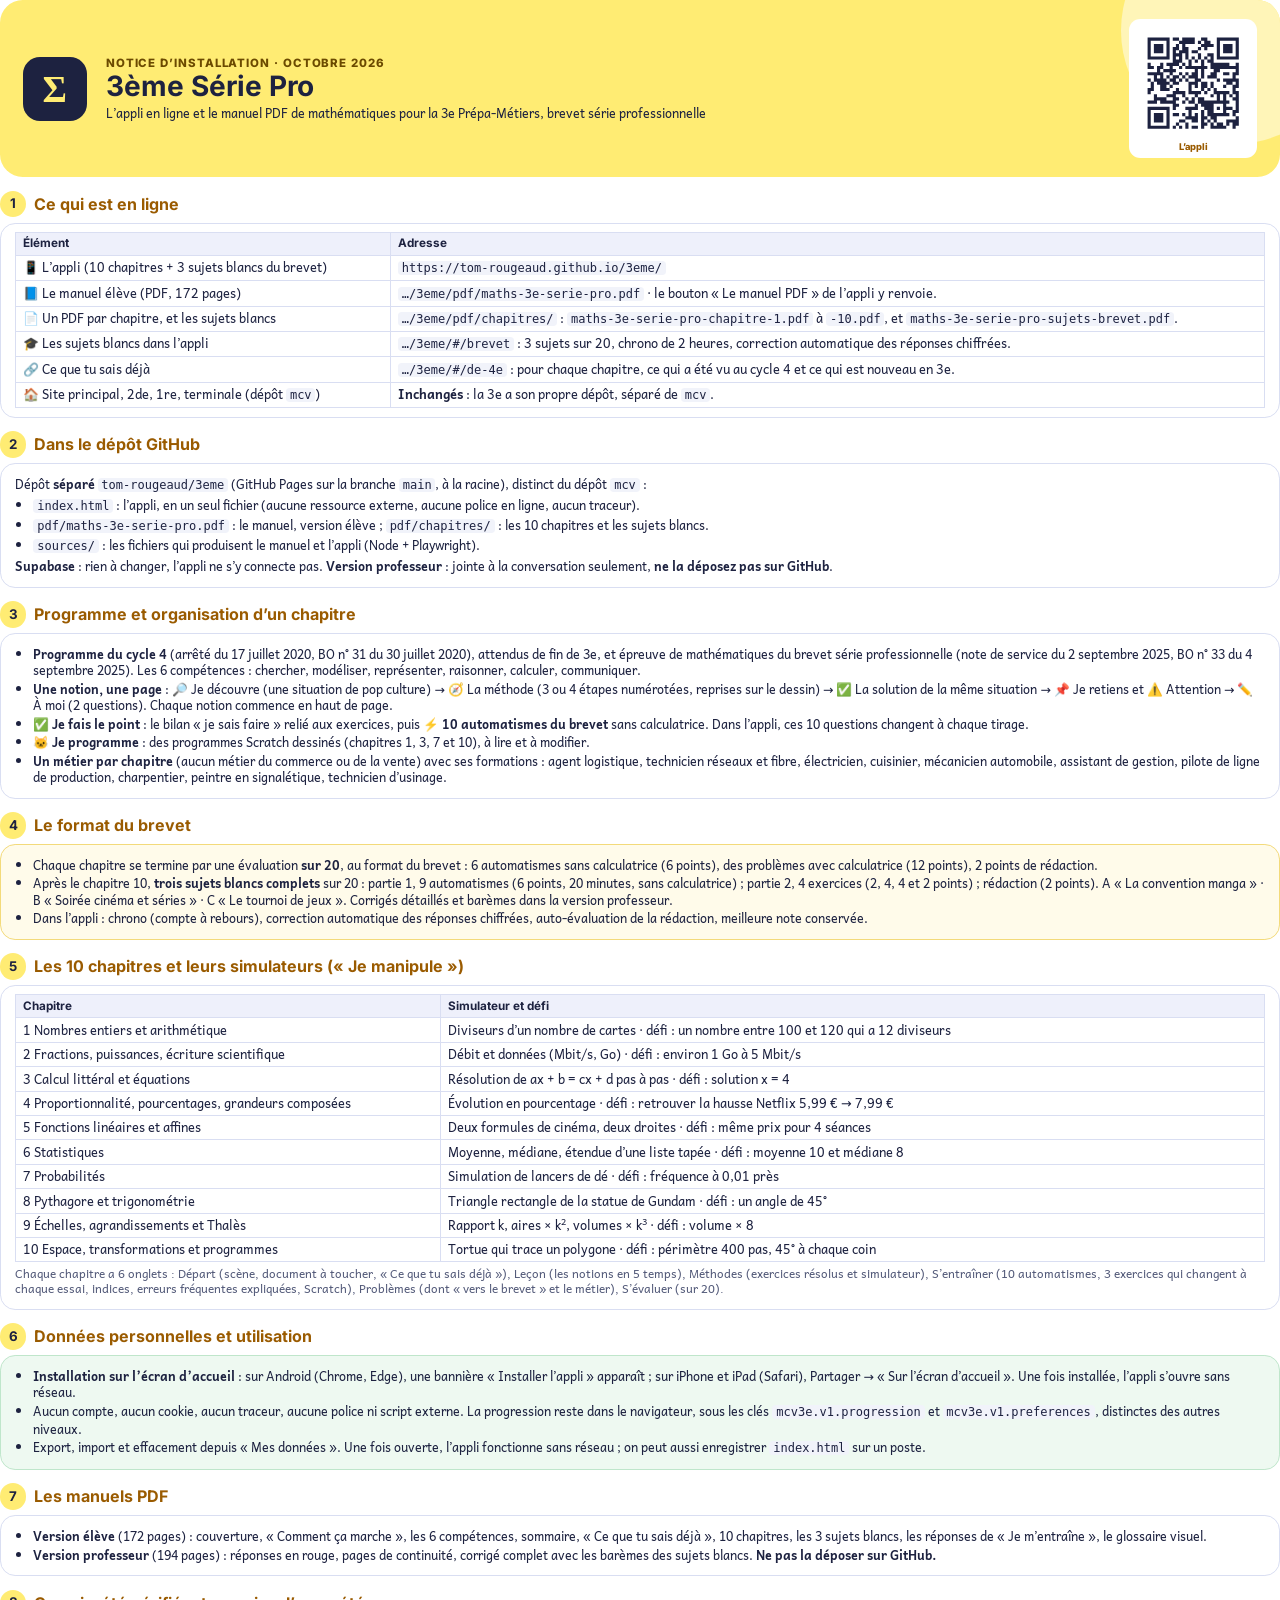
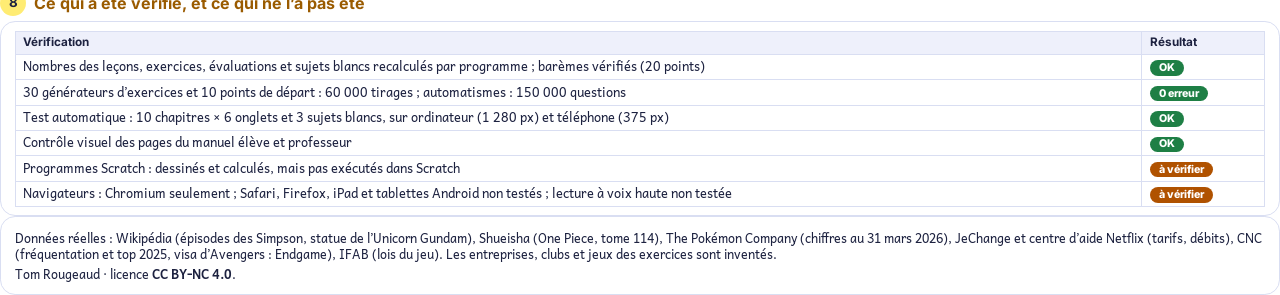
==== sources/notice/notice.html @ 1ca97d77 "Maths · 3e série pro : 10 calculs de mécanique par notion, évaluations renouvelées, téléchargement P" ====
<!doctype html><html lang="fr"><head><meta charset="utf-8"><title>Notice d’installation · 3ème Série Pro</title><style>/* Polices intégrées (aucun appel externe) : Andika (texte, SIL OFL) et Inter (titres, SIL OFL) — les mêmes que le livret PDF */
@font-face{font-family:'Andika';font-style:normal;font-weight:400;font-display:swap;src:url([data-uri]) format('woff2');unicode-range:U+0000-00FF,U+0131,U+0152-0153,U+02BB-02BC,U+02C6,U+02DA,U+02DC,U+0304,U+0308,U+0329,U+2000-206F,U+20AC,U+2122,U+2191,U+2193,U+2212,U+2215,U+FEFF,U+FFFD}
@font-face{font-family:'Andika';font-style:normal;font-weight:700;font-display:swap;src:url([data-uri]) format('woff2');unicode-range:U+0000-00FF,U+0131,U+0152-0153,U+02BB-02BC,U+02C6,U+02DA,U+02DC,U+0304,U+0308,U+0329,U+2000-206F,U+20AC,U+2122,U+2191,U+2193,U+2212,U+2215,U+FEFF,U+FFFD}
@font-face{font-family:'Andika';font-style:italic;font-weight:400;font-display:swap;src:url([data-uri]) format('woff2');unicode-range:U+0000-00FF,U+0131,U+0152-0153,U+02BB-02BC,U+02C6,U+02DA,U+02DC,U+0304,U+0308,U+0329,U+2000-206F,U+20AC,U+2122,U+2191,U+2193,U+2212,U+2215,U+FEFF,U+FFFD}
@font-face{font-family:'Inter';font-style:normal;font-weight:700;font-display:swap;src:url([data-uri]) format('woff2');unicode-range:U+0000-00FF,U+0131,U+0152-0153,U+02BB-02BC,U+02C6,U+02DA,U+02DC,U+0304,U+0308,U+0329,U+2000-206F,U+20AC,U+2122,U+2191,U+2193,U+2212,U+2215,U+FEFF,U+FFFD}
@font-face{font-family:'Inter';font-style:normal;font-weight:800;font-display:swap;src:url([data-uri]) format('woff2');unicode-range:U+0000-00FF,U+0131,U+0152-0153,U+02BB-02BC,U+02C6,U+02DA,U+02DC,U+0304,U+0308,U+0329,U+2000-206F,U+20AC,U+2122,U+2191,U+2193,U+2212,U+2215,U+FEFF,U+FFFD}

@page{size:A4;margin:13mm 14mm 14mm}
*{box-sizing:border-box}
body{font-family:'Andika','Noto Color Emoji','DejaVu Sans',sans-serif;font-size:9.4pt;line-height:1.3;color:#1D2240;margin:0;-webkit-print-color-adjust:exact;print-color-adjust:exact}
h1,h2,.k,.tag,th{font-family:'Inter','Noto Color Emoji','DejaVu Sans',sans-serif}
.hd{display:grid;grid-template-columns:auto 1fr 34mm;gap:5mm;align-items:center;background:#FFEC73;color:#1D2240;border-radius:6mm;padding:5mm 6mm;position:relative;overflow:hidden}
.hd::after{content:"";position:absolute;right:-18mm;top:-22mm;width:60mm;height:60mm;border-radius:50%;background:#FFF5B8}
.hd>*{position:relative;z-index:1}
.sig{display:grid;place-items:center;width:17mm;height:17mm;border-radius:4.5mm;background:#1D2240;color:#FFEC73;font:800 28pt 'Inter'}
.k{font-weight:800;font-size:8.6pt;letter-spacing:.08em;text-transform:uppercase;color:#6B4A00;margin:0}
h1{margin:.5mm 0 1mm;font-size:21pt;line-height:1.05}
.hd p{margin:0}
.qr{background:#fff;border-radius:3mm;padding:1.6mm;text-align:center;color:#9A5B00;font:800 7pt 'Inter'}.qr svg{width:100%;display:block}
h2{font-size:12pt;color:#9A5B00;margin:3.6mm 0 1.4mm;break-after:avoid;display:flex;align-items:center;gap:2mm}
h2 b{display:inline-grid;place-items:center;width:7mm;height:7mm;border-radius:50%;background:#FFEC73;color:#1D2240;font-size:10pt}
.box{border:1.6px solid #D9DEF2;border-radius:4mm;padding:2.2mm 3.6mm;background:#fff}tr,li{break-inside:avoid}
.box.y{background:#FFFBEA;border-color:#F3DA7A}.box.g{background:#EEF9F1;border-color:#BFE6CB}.box.r{background:#FDEEEC;border-color:#F3C3BD}
p{margin:1mm 0}ul{margin:1mm 0;padding-left:5mm}li{margin:.6mm 0}
code{font-family:'DejaVu Sans Mono',monospace;font-size:9pt;background:#F1F3FA;border-radius:1mm;padding:0 1mm}
.two{display:grid;grid-template-columns:1fr 1fr;gap:4mm}
table{width:100%;border-collapse:collapse;font-size:9.6pt}th,td{border:1px solid #D9DEF2;padding:.9mm 2mm;text-align:left;vertical-align:top}th{background:#EEF0FB;font-size:8.8pt}
.tag{display:inline-block;white-space:nowrap;font-weight:800;font-size:8pt;border-radius:99px;padding:.2mm 2.4mm;color:#fff;background:#1E7F45}.tag.no{background:#C2332A}.tag.mid{background:#B05200}
.small{font-size:8.8pt;color:#545B7A}
.pb{break-before:page}
</style></head><body>
<div cla<div class="hd"><span class="sig">Σ</span><div><p class="k">Notice d’installation · octobre 2026</p><h1>3ème Série Pro</h1><p>L’appli en ligne et le manuel PDF de mathématiques pour la 3e Prépa-Métiers, brevet série professionnelle</p></div><div class="qr"><svg viewBox="0 0 37 37" xmlns="http://www.w3.org/2000/svg" role="img" aria-label="QR code vers https://tom-rougeaud.github.io/3eme/"><rect width="37" height="37" fill="#fff"/><path d="M4 4h1v1h-1zM5 4h1v1h-1zM6 4h1v1h-1zM7 4h1v1h-1zM8 4h1v1h-1zM9 4h1v1h-1zM10 4h1v1h-1zM12 4h1v1h-1zM13 4h1v1h-1zM15 4h1v1h-1zM16 4h1v1h-1zM17 4h1v1h-1zM18 4h1v1h-1zM21 4h1v1h-1zM22 4h1v1h-1zM26 4h1v1h-1zM27 4h1v1h-1zM28 4h1v1h-1zM29 4h1v1h-1zM30 4h1v1h-1zM31 4h1v1h-1zM32 4h1v1h-1zM4 5h1v1h-1zM10 5h1v1h-1zM14 5h1v1h-1zM15 5h1v1h-1zM16 5h1v1h-1zM17 5h1v1h-1zM18 5h1v1h-1zM20 5h1v1h-1zM22 5h1v1h-1zM23 5h1v1h-1zM26 5h1v1h-1zM32 5h1v1h-1zM4 6h1v1h-1zM6 6h1v1h-1zM7 6h1v1h-1zM8 6h1v1h-1zM10 6h1v1h-1zM13 6h1v1h-1zM15 6h1v1h-1zM21 6h1v1h-1zM22 6h1v1h-1zM23 6h1v1h-1zM24 6h1v1h-1zM26 6h1v1h-1zM28 6h1v1h-1zM29 6h1v1h-1zM30 6h1v1h-1zM32 6h1v1h-1zM4 7h1v1h-1zM6 7h1v1h-1zM7 7h1v1h-1zM8 7h1v1h-1zM10 7h1v1h-1zM12 7h1v1h-1zM13 7h1v1h-1zM15 7h1v1h-1zM16 7h1v1h-1zM20 7h1v1h-1zM22 7h1v1h-1zM26 7h1v1h-1zM28 7h1v1h-1zM29 7h1v1h-1zM30 7h1v1h-1zM32 7h1v1h-1zM4 8h1v1h-1zM6 8h1v1h-1zM7 8h1v1h-1zM8 8h1v1h-1zM10 8h1v1h-1zM12 8h1v1h-1zM14 8h1v1h-1zM15 8h1v1h-1zM16 8h1v1h-1zM18 8h1v1h-1zM19 8h1v1h-1zM26 8h1v1h-1zM28 8h1v1h-1zM29 8h1v1h-1zM30 8h1v1h-1zM32 8h1v1h-1zM4 9h1v1h-1zM10 9h1v1h-1zM12 9h1v1h-1zM13 9h1v1h-1zM14 9h1v1h-1zM16 9h1v1h-1zM20 9h1v1h-1zM23 9h1v1h-1zM24 9h1v1h-1zM26 9h1v1h-1zM32 9h1v1h-1zM4 10h1v1h-1zM5 10h1v1h-1zM6 10h1v1h-1zM7 10h1v1h-1zM8 10h1v1h-1zM9 10h1v1h-1zM10 10h1v1h-1zM12 10h1v1h-1zM14 10h1v1h-1zM16 10h1v1h-1zM18 10h1v1h-1zM20 10h1v1h-1zM22 10h1v1h-1zM24 10h1v1h-1zM26 10h1v1h-1zM27 10h1v1h-1zM28 10h1v1h-1zM29 10h1v1h-1zM30 10h1v1h-1zM31 10h1v1h-1zM32 10h1v1h-1zM12 11h1v1h-1zM13 11h1v1h-1zM14 11h1v1h-1zM17 11h1v1h-1zM19 11h1v1h-1zM21 11h1v1h-1zM23 11h1v1h-1zM24 11h1v1h-1zM4 12h1v1h-1zM8 12h1v1h-1zM10 12h1v1h-1zM11 12h1v1h-1zM12 12h1v1h-1zM13 12h1v1h-1zM15 12h1v1h-1zM17 12h1v1h-1zM21 12h1v1h-1zM24 12h1v1h-1zM25 12h1v1h-1zM26 12h1v1h-1zM27 12h1v1h-1zM28 12h1v1h-1zM29 12h1v1h-1zM32 12h1v1h-1zM4 13h1v1h-1zM5 13h1v1h-1zM7 13h1v1h-1zM8 13h1v1h-1zM11 13h1v1h-1zM14 13h1v1h-1zM16 13h1v1h-1zM17 13h1v1h-1zM18 13h1v1h-1zM19 13h1v1h-1zM20 13h1v1h-1zM21 13h1v1h-1zM22 13h1v1h-1zM24 13h1v1h-1zM25 13h1v1h-1zM26 13h1v1h-1zM27 13h1v1h-1zM28 13h1v1h-1zM29 13h1v1h-1zM30 13h1v1h-1zM31 13h1v1h-1zM32 13h1v1h-1zM7 14h1v1h-1zM9 14h1v1h-1zM10 14h1v1h-1zM11 14h1v1h-1zM12 14h1v1h-1zM19 14h1v1h-1zM21 14h1v1h-1zM25 14h1v1h-1zM26 14h1v1h-1zM32 14h1v1h-1zM4 15h1v1h-1zM5 15h1v1h-1zM6 15h1v1h-1zM7 15h1v1h-1zM8 15h1v1h-1zM11 15h1v1h-1zM14 15h1v1h-1zM16 15h1v1h-1zM18 15h1v1h-1zM19 15h1v1h-1zM21 15h1v1h-1zM24 15h1v1h-1zM25 15h1v1h-1zM28 15h1v1h-1zM29 15h1v1h-1zM31 15h1v1h-1zM32 15h1v1h-1zM6 16h1v1h-1zM8 16h1v1h-1zM10 16h1v1h-1zM12 16h1v1h-1zM13 16h1v1h-1zM15 16h1v1h-1zM17 16h1v1h-1zM18 16h1v1h-1zM19 16h1v1h-1zM21 16h1v1h-1zM23 16h1v1h-1zM24 16h1v1h-1zM25 16h1v1h-1zM31 16h1v1h-1zM4 17h1v1h-1zM6 17h1v1h-1zM7 17h1v1h-1zM8 17h1v1h-1zM9 17h1v1h-1zM11 17h1v1h-1zM12 17h1v1h-1zM14 17h1v1h-1zM16 17h1v1h-1zM19 17h1v1h-1zM20 17h1v1h-1zM26 17h1v1h-1zM28 17h1v1h-1zM29 17h1v1h-1zM30 17h1v1h-1zM31 17h1v1h-1zM32 17h1v1h-1zM5 18h1v1h-1zM7 18h1v1h-1zM8 18h1v1h-1zM9 18h1v1h-1zM10 18h1v1h-1zM12 18h1v1h-1zM13 18h1v1h-1zM17 18h1v1h-1zM18 18h1v1h-1zM19 18h1v1h-1zM21 18h1v1h-1zM22 18h1v1h-1zM24 18h1v1h-1zM29 18h1v1h-1zM30 18h1v1h-1zM32 18h1v1h-1zM5 19h1v1h-1zM8 19h1v1h-1zM9 19h1v1h-1zM11 19h1v1h-1zM17 19h1v1h-1zM19 19h1v1h-1zM21 19h1v1h-1zM22 19h1v1h-1zM24 19h1v1h-1zM28 19h1v1h-1zM31 19h1v1h-1zM32 19h1v1h-1zM4 20h1v1h-1zM5 20h1v1h-1zM8 20h1v1h-1zM9 20h1v1h-1zM10 20h1v1h-1zM13 20h1v1h-1zM17 20h1v1h-1zM21 20h1v1h-1zM23 20h1v1h-1zM25 20h1v1h-1zM31 20h1v1h-1zM4 21h1v1h-1zM12 21h1v1h-1zM13 21h1v1h-1zM14 21h1v1h-1zM15 21h1v1h-1zM17 21h1v1h-1zM18 21h1v1h-1zM19 21h1v1h-1zM20 21h1v1h-1zM22 21h1v1h-1zM25 21h1v1h-1zM26 21h1v1h-1zM27 21h1v1h-1zM28 21h1v1h-1zM29 21h1v1h-1zM31 21h1v1h-1zM32 21h1v1h-1zM6 22h1v1h-1zM10 22h1v1h-1zM11 22h1v1h-1zM12 22h1v1h-1zM15 22h1v1h-1zM19 22h1v1h-1zM24 22h1v1h-1zM26 22h1v1h-1zM28 22h1v1h-1zM30 22h1v1h-1zM32 22h1v1h-1zM6 23h1v1h-1zM7 23h1v1h-1zM8 23h1v1h-1zM9 23h1v1h-1zM12 23h1v1h-1zM13 23h1v1h-1zM16 23h1v1h-1zM18 23h1v1h-1zM20 23h1v1h-1zM21 23h1v1h-1zM26 23h1v1h-1zM28 23h1v1h-1zM31 23h1v1h-1zM32 23h1v1h-1zM4 24h1v1h-1zM5 24h1v1h-1zM6 24h1v1h-1zM8 24h1v1h-1zM9 24h1v1h-1zM10 24h1v1h-1zM11 24h1v1h-1zM12 24h1v1h-1zM15 24h1v1h-1zM17 24h1v1h-1zM18 24h1v1h-1zM20 24h1v1h-1zM21 24h1v1h-1zM22 24h1v1h-1zM23 24h1v1h-1zM24 24h1v1h-1zM25 24h1v1h-1zM26 24h1v1h-1zM27 24h1v1h-1zM28 24h1v1h-1zM29 24h1v1h-1zM32 24h1v1h-1zM12 25h1v1h-1zM13 25h1v1h-1zM19 25h1v1h-1zM21 25h1v1h-1zM22 25h1v1h-1zM23 25h1v1h-1zM24 25h1v1h-1zM28 25h1v1h-1zM32 25h1v1h-1zM4 26h1v1h-1zM5 26h1v1h-1zM6 26h1v1h-1zM7 26h1v1h-1zM8 26h1v1h-1zM9 26h1v1h-1zM10 26h1v1h-1zM12 26h1v1h-1zM16 26h1v1h-1zM17 26h1v1h-1zM18 26h1v1h-1zM19 26h1v1h-1zM22 26h1v1h-1zM23 26h1v1h-1zM24 26h1v1h-1zM26 26h1v1h-1zM28 26h1v1h-1zM29 26h1v1h-1zM30 26h1v1h-1zM32 26h1v1h-1zM4 27h1v1h-1zM10 27h1v1h-1zM17 27h1v1h-1zM21 27h1v1h-1zM23 27h1v1h-1zM24 27h1v1h-1zM28 27h1v1h-1zM31 27h1v1h-1zM32 27h1v1h-1zM4 28h1v1h-1zM6 28h1v1h-1zM7 28h1v1h-1zM8 28h1v1h-1zM10 28h1v1h-1zM12 28h1v1h-1zM13 28h1v1h-1zM15 28h1v1h-1zM17 28h1v1h-1zM19 28h1v1h-1zM21 28h1v1h-1zM23 28h1v1h-1zM24 28h1v1h-1zM25 28h1v1h-1zM26 28h1v1h-1zM27 28h1v1h-1zM28 28h1v1h-1zM29 28h1v1h-1zM31 28h1v1h-1zM4 29h1v1h-1zM6 29h1v1h-1zM7 29h1v1h-1zM8 29h1v1h-1zM10 29h1v1h-1zM16 29h1v1h-1zM17 29h1v1h-1zM18 29h1v1h-1zM19 29h1v1h-1zM21 29h1v1h-1zM22 29h1v1h-1zM24 29h1v1h-1zM25 29h1v1h-1zM32 29h1v1h-1zM4 30h1v1h-1zM6 30h1v1h-1zM7 30h1v1h-1zM8 30h1v1h-1zM10 30h1v1h-1zM14 30h1v1h-1zM15 30h1v1h-1zM18 30h1v1h-1zM19 30h1v1h-1zM21 30h1v1h-1zM23 30h1v1h-1zM25 30h1v1h-1zM29 30h1v1h-1zM30 30h1v1h-1zM31 30h1v1h-1zM32 30h1v1h-1zM4 31h1v1h-1zM10 31h1v1h-1zM13 31h1v1h-1zM16 31h1v1h-1zM21 31h1v1h-1zM22 31h1v1h-1zM24 31h1v1h-1zM26 31h1v1h-1zM27 31h1v1h-1zM29 31h1v1h-1zM31 31h1v1h-1zM32 31h1v1h-1zM4 32h1v1h-1zM5 32h1v1h-1zM6 32h1v1h-1zM7 32h1v1h-1zM8 32h1v1h-1zM9 32h1v1h-1zM10 32h1v1h-1zM12 32h1v1h-1zM14 32h1v1h-1zM16 32h1v1h-1zM18 32h1v1h-1zM19 32h1v1h-1zM21 32h1v1h-1zM24 32h1v1h-1zM25 32h1v1h-1zM26 32h1v1h-1zM27 32h1v1h-1zM28 32h1v1h-1zM31 32h1v1h-1z" fill="#1D2240"/></svg>L’appli</div></div>

<h2><b>1</b>Ce qui est en ligne</h2>
<div class="box"><table><tr><th style="width:30%">Élément</th><th>Adresse</th></tr>
<tr><td>📱 L’appli (10 chapitres + 3 sujets blancs du brevet)</td><td><code>https://tom-rougeaud.github.io/3eme/</code></td></tr>
<tr><td>📘 Le manuel élève (PDF, 172 pages)</td><td><code>…/3eme/pdf/maths-3e-serie-pro.pdf</code> · le bouton « Le manuel PDF » de l’appli y renvoie.</td></tr>
<tr><td>📄 Un PDF par chapitre, et les sujets blancs</td><td><code>…/3eme/pdf/chapitres/</code> : <code>maths-3e-serie-pro-chapitre-1.pdf</code> à <code>-10.pdf</code>, et <code>maths-3e-serie-pro-sujets-brevet.pdf</code>.</td></tr>
<tr><td>🎓 Les sujets blancs dans l’appli</td><td><code>…/3eme/#/brevet</code> : 3 sujets sur 20, chrono de 2 heures, correction automatique des réponses chiffrées.</td></tr>
<tr><td>🔗 Ce que tu sais déjà</td><td><code>…/3eme/#/de-4e</code> : pour chaque chapitre, ce qui a été vu au cycle 4 et ce qui est nouveau en 3e.</td></tr>
<tr><td>🏠 Site principal, 2de, 1re, terminale (dépôt <code>mcv</code>)</td><td><b>Inchangés</b> : la 3e a son propre dépôt, séparé de <code>mcv</code>.</td></tr></table></div>

<h2><b>2</b>Dans le dépôt GitHub</h2>
<div class="box"><p>Dépôt <b>séparé</b> <code>tom-rougeaud/3eme</code> (GitHub Pages sur la branche <code>main</code>, à la racine), distinct du dépôt <code>mcv</code> :</p>
<ul><li><code>index.html</code> : l’appli, en un seul fichier (aucune ressource externe, aucune police en ligne, aucun traceur).</li>
<li><code>pdf/maths-3e-serie-pro.pdf</code> : le manuel, version élève ; <code>pdf/chapitres/</code> : les 10 chapitres et les sujets blancs.</li>
<li><code>sources/</code> : les fichiers qui produisent le manuel et l’appli (Node + Playwright).</li></ul>
<p><b>Supabase</b> : rien à changer, l’appli ne s’y connecte pas. <b>Version professeur</b> : jointe à la conversation seulement, <b>ne la déposez pas sur GitHub</b>.</p></div>

<h2><b>3</b>Programme et organisation d’un chapitre</h2>
<div class="box"><ul>
<li><b>Programme du cycle 4</b> (arrêté du 17 juillet 2020, BO n° 31 du 30 juillet 2020), attendus de fin de 3e, et épreuve de mathématiques du brevet série professionnelle (note de service du 2 septembre 2025, BO n° 33 du 4 septembre 2025). Les 6 compétences : chercher, modéliser, représenter, raisonner, calculer, communiquer.</li>
<li><b>Une notion, une page</b> : 🔎 Je découvre (une situation de pop culture) → 🧭 La méthode (3 ou 4 étapes numérotées, reprises sur le dessin) → ✅ La solution de la même situation → 📌 Je retiens et ⚠️ Attention → ✏️ À moi (2 questions). Chaque notion commence en haut de page.</li>
<li><b>✅ Je fais le point</b> : le bilan « je sais faire » relié aux exercices, puis <b>⚡ 10 automatismes du brevet</b> sans calculatrice. Dans l’appli, ces 10 questions changent à chaque tirage.</li>
<li><b>🐱 Je programme</b> : des programmes Scratch dessinés (chapitres 1, 3, 7 et 10), à lire et à modifier.</li>
<li><b>Un métier par chapitre</b> (aucun métier du commerce ou de la vente) avec ses formations : agent logistique, technicien réseaux et fibre, électricien, cuisinier, mécanicien automobile, assistant de gestion, pilote de ligne de production, charpentier, peintre en signalétique, technicien d’usinage.</li></ul></div>

<h2><b>4</b>Le format du brevet</h2>
<div class="box y"><ul><li>Chaque chapitre se termine par une évaluation <b>sur 20</b>, au format du brevet : 6 automatismes sans calculatrice (6 points), des problèmes avec calculatrice (12 points), 2 points de rédaction.</li>
<li>Après le chapitre 10, <b>trois sujets blancs complets</b> sur 20 : partie 1, 9 automatismes (6 points, 20 minutes, sans calculatrice) ; partie 2, 4 exercices (2, 4, 4 et 2 points) ; rédaction (2 points). A « La convention manga » · B « Soirée cinéma et séries » · C « Le tournoi de jeux ». Corrigés détaillés et barèmes dans la version professeur.</li>
<li>Dans l’appli : chrono (compte à rebours), correction automatique des réponses chiffrées, auto-évaluation de la rédaction, meilleure note conservée.</li></ul></div>

<h2><b>5</b>Les 10 chapitres et leurs simulateurs (« Je manipule »)</h2>
<div class="box"><table><tr><th style="width:34%">Chapitre</th><th>Simulateur et défi</th></tr>
<tr><td>1 Nombres entiers et arithmétique</td><td>Diviseurs d’un nombre de cartes · défi : un nombre entre 100 et 120 qui a 12 diviseurs</td></tr>
<tr><td>2 Fractions, puissances, écriture scientifique</td><td>Débit et données (Mbit/s, Go) · défi : environ 1 Go à 5 Mbit/s</td></tr>
<tr><td>3 Calcul littéral et équations</td><td>Résolution de ax + b = cx + d pas à pas · défi : solution x = 4</td></tr>
<tr><td>4 Proportionnalité, pourcentages, grandeurs composées</td><td>Évolution en pourcentage · défi : retrouver la hausse Netflix 5,99 € → 7,99 €</td></tr>
<tr><td>5 Fonctions linéaires et affines</td><td>Deux formules de cinéma, deux droites · défi : même prix pour 4 séances</td></tr>
<tr><td>6 Statistiques</td><td>Moyenne, médiane, étendue d’une liste tapée · défi : moyenne 10 et médiane 8</td></tr>
<tr><td>7 Probabilités</td><td>Simulation de lancers de dé · défi : fréquence à 0,01 près</td></tr>
<tr><td>8 Pythagore et trigonométrie</td><td>Triangle rectangle de la statue de Gundam · défi : un angle de 45°</td></tr>
<tr><td>9 Échelles, agrandissements et Thalès</td><td>Rapport k, aires × k², volumes × k³ · défi : volume × 8</td></tr>
<tr><td>10 Espace, transformations et programmes</td><td>Tortue qui trace un polygone · défi : périmètre 400 pas, 45° à chaque coin</td></tr></table>
<p class="small">Chaque chapitre a 6 onglets : Départ (scène, document à toucher, « Ce que tu sais déjà »), Leçon (les notions en 5 temps), Méthodes (exercices résolus et simulateur), S’entraîner (10 automatismes, 3 exercices qui changent à chaque essai, indices, erreurs fréquentes expliquées, Scratch), Problèmes (dont « vers le brevet » et le métier), S’évaluer (sur 20).</p></div>

<h2><b>6</b>Données personnelles et utilisation</h2>
<div class="box g"><ul><li><b>Installation sur l’écran d’accueil</b> : sur Android (Chrome, Edge), une bannière « Installer l’appli » apparaît ; sur iPhone et iPad (Safari), Partager → « Sur l’écran d’accueil ». Une fois installée, l’appli s’ouvre sans réseau.</li><li>Aucun compte, aucun cookie, aucun traceur, aucune police ni script externe. La progression reste dans le navigateur, sous les clés <code>mcv3e.v1.progression</code> et <code>mcv3e.v1.preferences</code>, distinctes des autres niveaux.</li><li>Export, import et effacement depuis « Mes données ». Une fois ouverte, l’appli fonctionne sans réseau ; on peut aussi enregistrer <code>index.html</code> sur un poste.</li></ul></div>

<h2><b>7</b>Les manuels PDF</h2>
<div class="box"><ul><li><b>Version élève</b> (172 pages) : couverture, « Comment ça marche », les 6 compétences, sommaire, « Ce que tu sais déjà », 10 chapitres, les 3 sujets blancs, les réponses de « Je m’entraîne », le glossaire visuel.</li>
<li><b>Version professeur</b> (194 pages) : réponses en rouge, pages de continuité, corrigé complet avec les barèmes des sujets blancs. <b>Ne pas la déposer sur GitHub.</b></li></ul></div>

<h2><b>8</b>Ce qui a été vérifié, et ce qui ne l’a pas été</h2>
<div class="box"><table><tr><th>Vérification</th><th>Résultat</th></tr>
<tr><td>Nombres des leçons, exercices, évaluations et sujets blancs recalculés par programme ; barèmes vérifiés (20 points)</td><td><span class="tag">OK</span></td></tr>
<tr><td>30 générateurs d’exercices et 10 points de départ : 60 000 tirages ; automatismes : 150 000 questions</td><td><span class="tag">0 erreur</span></td></tr>
<tr><td>Test automatique : 10 chapitres × 6 onglets et 3 sujets blancs, sur ordinateur (1 280 px) et téléphone (375 px)</td><td><span class="tag">OK</span></td></tr>
<tr><td>Contrôle visuel des pages du manuel élève et professeur</td><td><span class="tag">OK</span></td></tr>
<tr><td>Programmes Scratch : dessinés et calculés, mais pas exécutés dans Scratch</td><td><span class="tag mid">à vérifier</span></td></tr>
<tr><td>Navigateurs : Chromium seulement ; Safari, Firefox, iPad et tablettes Android non testés ; lecture à voix haute non testée</td><td><span class="tag mid">à vérifier</span></td></tr></table></div>

<div class="box"><p>Données réelles : Wikipédia (épisodes des Simpson, statue de l’Unicorn Gundam), Shueisha (One Piece, tome 114), The Pokémon Company (chiffres au 31 mars 2026), JeChange et centre d’aide Netflix (tarifs, débits), CNC (fréquentation et top 2025, visa d’Avengers : Endgame), IFAB (lois du jeu). Les entreprises, clubs et jeux des exercices sont inventés.</p>
<p>Tom Rougeaud · licence <b>CC BY-NC 4.0</b>.</p></div>
</body></html>
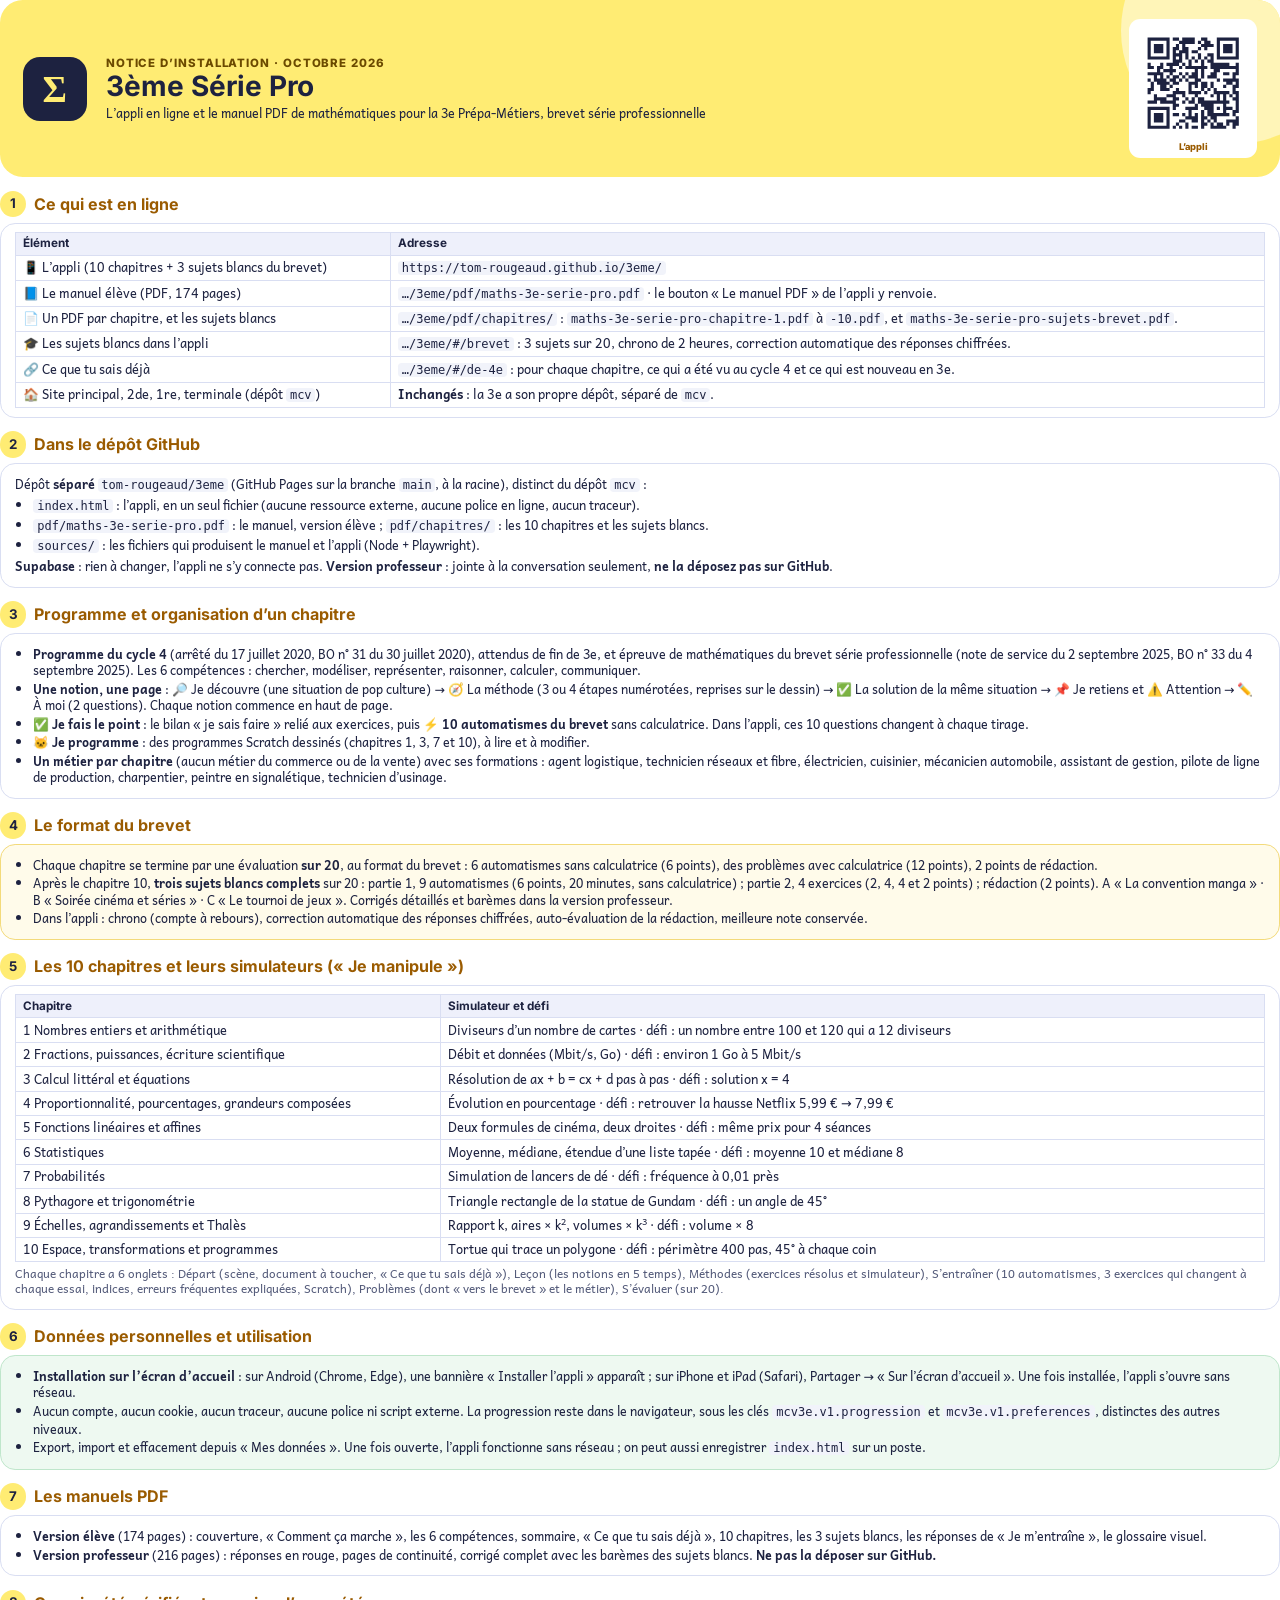
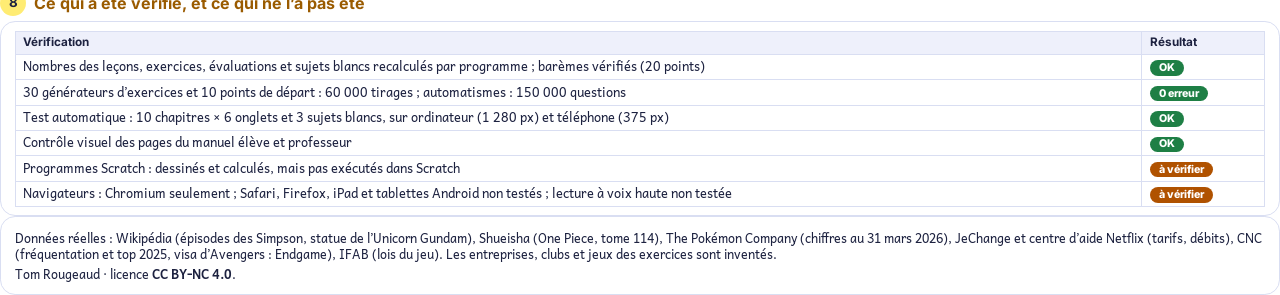
==== commit e69cad9e: "Notice d’installation : nombres de pages à jour (élève 174, professeur 216) Co-Authored-By: Claude S" ====
--- a/sources/notice/notice.html
+++ b/sources/notice/notice.html
@@ -34,7 +34,7 @@
 <h2><b>1</b>Ce qui est en ligne</h2>
 <div class="box"><table><tr><th style="width:30%">Élément</th><th>Adresse</th></tr>
 <tr><td>📱 L’appli (10 chapitres + 3 sujets blancs du brevet)</td><td><code>https://tom-rougeaud.github.io/3eme/</code></td></tr>
-<tr><td>📘 Le manuel élève (PDF, 172 pages)</td><td><code>…/3eme/pdf/maths-3e-serie-pro.pdf</code> · le bouton « Le manuel PDF » de l’appli y renvoie.</td></tr>
+<tr><td>📘 Le manuel élève (PDF, 174 pages)</td><td><code>…/3eme/pdf/maths-3e-serie-pro.pdf</code> · le bouton « Le manuel PDF » de l’appli y renvoie.</td></tr>
 <tr><td>📄 Un PDF par chapitre, et les sujets blancs</td><td><code>…/3eme/pdf/chapitres/</code> : <code>maths-3e-serie-pro-chapitre-1.pdf</code> à <code>-10.pdf</code>, et <code>maths-3e-serie-pro-sujets-brevet.pdf</code>.</td></tr>
 <tr><td>🎓 Les sujets blancs dans l’appli</td><td><code>…/3eme/#/brevet</code> : 3 sujets sur 20, chrono de 2 heures, correction automatique des réponses chiffrées.</td></tr>
 <tr><td>🔗 Ce que tu sais déjà</td><td><code>…/3eme/#/de-4e</code> : pour chaque chapitre, ce qui a été vu au cycle 4 et ce qui est nouveau en 3e.</td></tr>
@@ -78,8 +78,8 @@
 <div class="box g"><ul><li><b>Installation sur l’écran d’accueil</b> : sur Android (Chrome, Edge), une bannière « Installer l’appli » apparaît ; sur iPhone et iPad (Safari), Partager → « Sur l’écran d’accueil ». Une fois installée, l’appli s’ouvre sans réseau.</li><li>Aucun compte, aucun cookie, aucun traceur, aucune police ni script externe. La progression reste dans le navigateur, sous les clés <code>mcv3e.v1.progression</code> et <code>mcv3e.v1.preferences</code>, distinctes des autres niveaux.</li><li>Export, import et effacement depuis « Mes données ». Une fois ouverte, l’appli fonctionne sans réseau ; on peut aussi enregistrer <code>index.html</code> sur un poste.</li></ul></div>
 
 <h2><b>7</b>Les manuels PDF</h2>
-<div class="box"><ul><li><b>Version élève</b> (172 pages) : couverture, « Comment ça marche », les 6 compétences, sommaire, « Ce que tu sais déjà », 10 chapitres, les 3 sujets blancs, les réponses de « Je m’entraîne », le glossaire visuel.</li>
-<li><b>Version professeur</b> (194 pages) : réponses en rouge, pages de continuité, corrigé complet avec les barèmes des sujets blancs. <b>Ne pas la déposer sur GitHub.</b></li></ul></div>
+<div class="box"><ul><li><b>Version élève</b> (174 pages) : couverture, « Comment ça marche », les 6 compétences, sommaire, « Ce que tu sais déjà », 10 chapitres, les 3 sujets blancs, les réponses de « Je m’entraîne », le glossaire visuel.</li>
+<li><b>Version professeur</b> (216 pages) : réponses en rouge, pages de continuité, corrigé complet avec les barèmes des sujets blancs. <b>Ne pas la déposer sur GitHub.</b></li></ul></div>
 
 <h2><b>8</b>Ce qui a été vérifié, et ce qui ne l’a pas été</h2>
 <div class="box"><table><tr><th>Vérification</th><th>Résultat</th></tr>
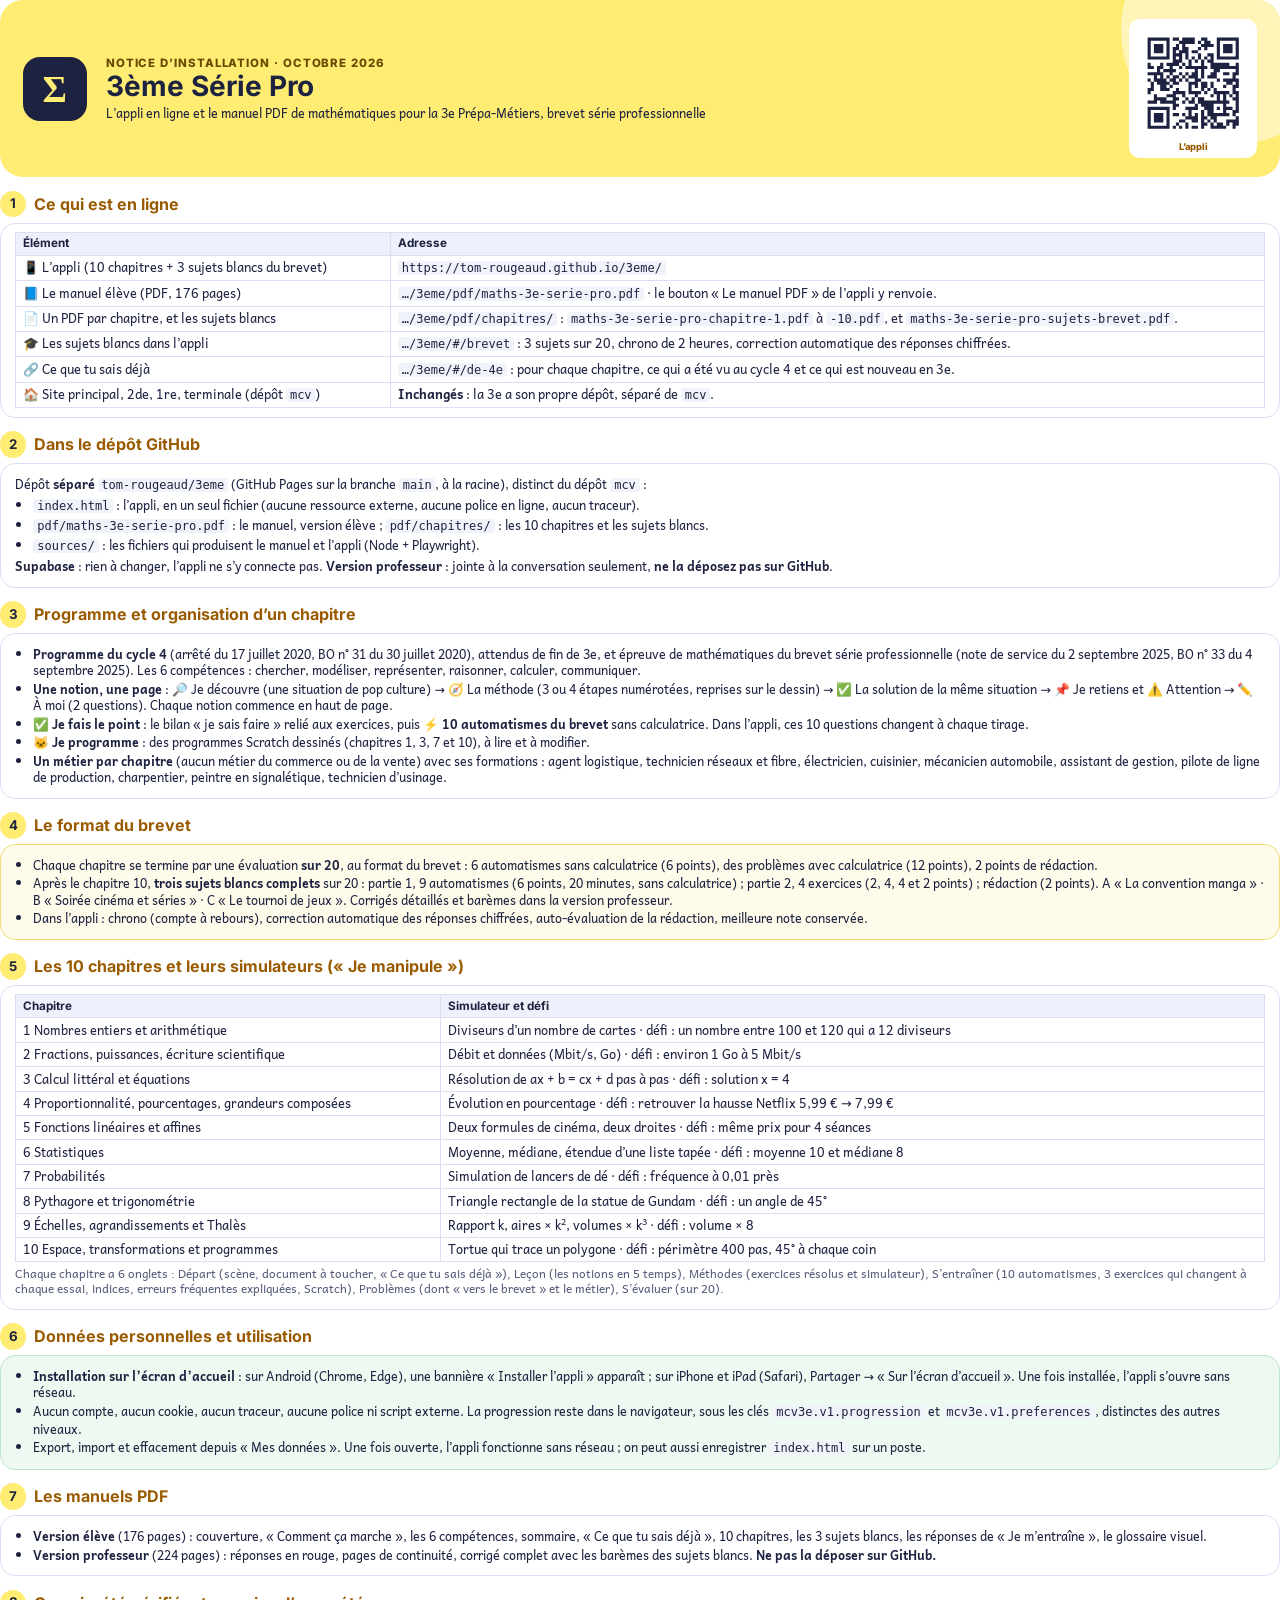
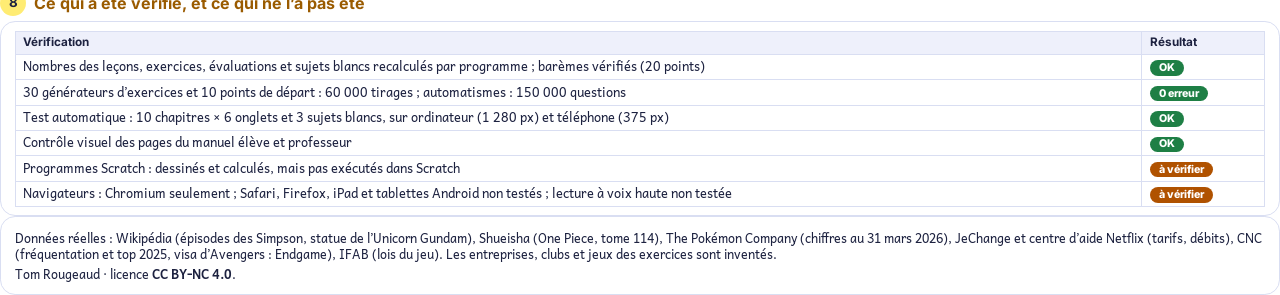
==== commit 341fa35c: "Maths · 3e série pro : consignes plus claires (phrases complètes, triangle rectangle précisé, vocabu" ====
--- a/sources/notice/notice.html
+++ b/sources/notice/notice.html
@@ -34,7 +34,7 @@
 <h2><b>1</b>Ce qui est en ligne</h2>
 <div class="box"><table><tr><th style="width:30%">Élément</th><th>Adresse</th></tr>
 <tr><td>📱 L’appli (10 chapitres + 3 sujets blancs du brevet)</td><td><code>https://tom-rougeaud.github.io/3eme/</code></td></tr>
-<tr><td>📘 Le manuel élève (PDF, 174 pages)</td><td><code>…/3eme/pdf/maths-3e-serie-pro.pdf</code> · le bouton « Le manuel PDF » de l’appli y renvoie.</td></tr>
+<tr><td>📘 Le manuel élève (PDF, 176 pages)</td><td><code>…/3eme/pdf/maths-3e-serie-pro.pdf</code> · le bouton « Le manuel PDF » de l’appli y renvoie.</td></tr>
 <tr><td>📄 Un PDF par chapitre, et les sujets blancs</td><td><code>…/3eme/pdf/chapitres/</code> : <code>maths-3e-serie-pro-chapitre-1.pdf</code> à <code>-10.pdf</code>, et <code>maths-3e-serie-pro-sujets-brevet.pdf</code>.</td></tr>
 <tr><td>🎓 Les sujets blancs dans l’appli</td><td><code>…/3eme/#/brevet</code> : 3 sujets sur 20, chrono de 2 heures, correction automatique des réponses chiffrées.</td></tr>
 <tr><td>🔗 Ce que tu sais déjà</td><td><code>…/3eme/#/de-4e</code> : pour chaque chapitre, ce qui a été vu au cycle 4 et ce qui est nouveau en 3e.</td></tr>
@@ -78,8 +78,8 @@
 <div class="box g"><ul><li><b>Installation sur l’écran d’accueil</b> : sur Android (Chrome, Edge), une bannière « Installer l’appli » apparaît ; sur iPhone et iPad (Safari), Partager → « Sur l’écran d’accueil ». Une fois installée, l’appli s’ouvre sans réseau.</li><li>Aucun compte, aucun cookie, aucun traceur, aucune police ni script externe. La progression reste dans le navigateur, sous les clés <code>mcv3e.v1.progression</code> et <code>mcv3e.v1.preferences</code>, distinctes des autres niveaux.</li><li>Export, import et effacement depuis « Mes données ». Une fois ouverte, l’appli fonctionne sans réseau ; on peut aussi enregistrer <code>index.html</code> sur un poste.</li></ul></div>
 
 <h2><b>7</b>Les manuels PDF</h2>
-<div class="box"><ul><li><b>Version élève</b> (174 pages) : couverture, « Comment ça marche », les 6 compétences, sommaire, « Ce que tu sais déjà », 10 chapitres, les 3 sujets blancs, les réponses de « Je m’entraîne », le glossaire visuel.</li>
-<li><b>Version professeur</b> (216 pages) : réponses en rouge, pages de continuité, corrigé complet avec les barèmes des sujets blancs. <b>Ne pas la déposer sur GitHub.</b></li></ul></div>
+<div class="box"><ul><li><b>Version élève</b> (176 pages) : couverture, « Comment ça marche », les 6 compétences, sommaire, « Ce que tu sais déjà », 10 chapitres, les 3 sujets blancs, les réponses de « Je m’entraîne », le glossaire visuel.</li>
+<li><b>Version professeur</b> (224 pages) : réponses en rouge, pages de continuité, corrigé complet avec les barèmes des sujets blancs. <b>Ne pas la déposer sur GitHub.</b></li></ul></div>
 
 <h2><b>8</b>Ce qui a été vérifié, et ce qui ne l’a pas été</h2>
 <div class="box"><table><tr><th>Vérification</th><th>Résultat</th></tr>
